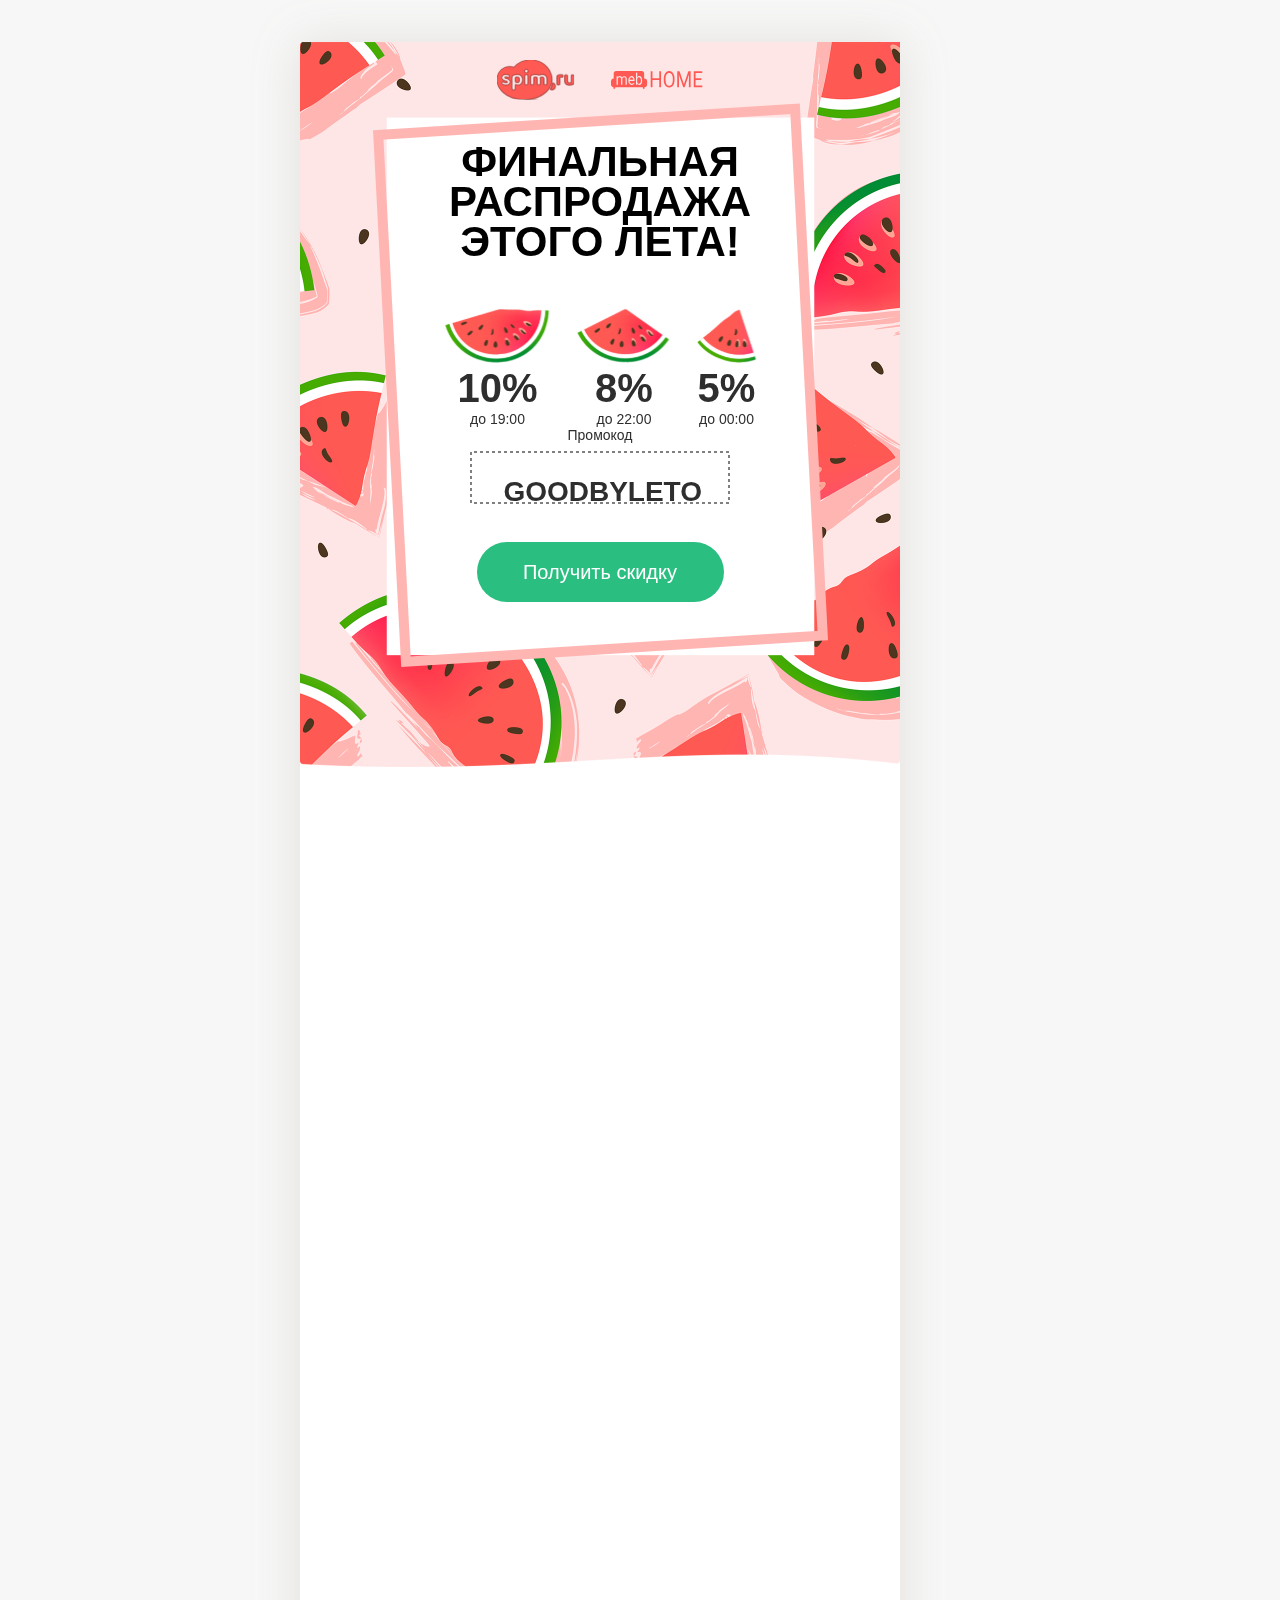
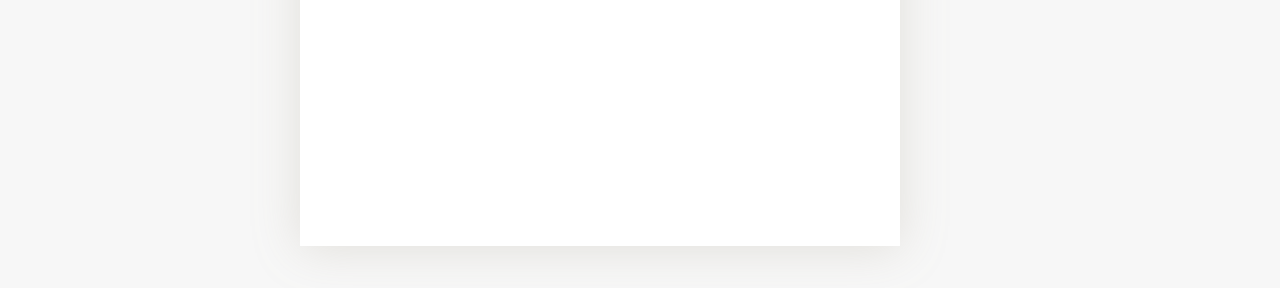
==== index.html @ 75c424ae "UpDate" ====
<html lang="en">
<head>
    <meta charset="UTF-8">
    <meta name="viewport" content="width=device-width, initial-scale=1.0">
    <title>Document</title>
    <link rel="stylesheet" href="./Assets/Css/main.css">
</head>
<body>
    <main>
        <div class="card">
            <section class="section-1">
                <div class="logo">
                    <img src="./Assets/Image/spim.svg" alt="">
                    <img src="./Assets/Image/logo.svg" alt="">
                </div>
                <div class="int-card">
                    <h1 class="sec-1-title">Финальная распродажа этого лета!</h1>
                    <div class="wt-melon">
                        <div> 
                            <img src="./Assets/Image/1-wtmelon.svg" alt="">
                            <h2 class="wt-mel-title">10%</h2>
                            <p class="wt-mel-subtitle">До 19:00</p>
                        </div>
                        <div> 
                            <img src="./Assets/Image/2-wtmelon.svg" alt="">
                            <h2 class="wt-mel-title">8%</h2>
                            <p class="wt-mel-subtitle">До 22:00</p>
                        </div>
                        <div> 
                            <img src="./Assets/Image/3-wtmelon.svg" alt="">
                            <h2 class="wt-mel-title">5%</h2>
                            <p class="wt-mel-subtitle">До 00:00</p>
                        </div>
                    </div>
                    <div class="promo">
                        <div class="promo-title"><h3>Промокод</h3></div>
                        <div ><p class="promo-kod">Goodbyleto</p>
                        <img class="dots" src="./Assets/Image/dots.svg" alt=""></div>
                        <button class="btn">Получить скидку</button>
                    </div>
                </div>
                </section>
        </div>
    </main>
</body>
</html>
---- Assets/Css/main.css ----
@import url("./reset.css");
@import url("./variable.css");
@font-face {
    font-family: 'Circe Bold';
    src: url('../fonts/CirceBold/Circe-Bold.eot');
    src: url('../fonts/CirceBold/Circe-Bold.eot?#iefix') format('embedded-opentype'),
    url('../fonts/CirceBold/Circe-Bold.woff') format('woff'),
    url('../fonts/CirceBold/Circe-Bold.ttf') format('truetype'),
    url('../fonts/CirceBold/Circe-Bold.svg#webfont') format('svg');
    font-weight: normal;
    font-style: normal;
}

body{
    background: var(--backround);
    width: 1200px;
    font-family: Arial, Helvetica, sans-serif;
}
main{
    display: flex;
    justify-content: center;
}
.card{
   
    width: 600px;
height: 1804px;
flex-shrink: 0;
background-color: var(--mainwhite);
filter: drop-shadow(0px 2px 24px rgba(138, 128, 106, 0.20));
margin: 42px 0;
background-image: url('../Image/backround.svg');
background-repeat: no-repeat;
}

.logo{
    display: flex;
    gap: 36px;
    justify-content: center;
    padding-top: 18px;
    padding-bottom: 42px;
} 
.int-card{
    display: flex;
    justify-content: center;
    align-items: center;
    flex-direction: column;
}

.sec-1-title{
    color: var(--mainblack);
text-align: center;
font-size: 42px;
font-weight: 700;
line-height: 40px; /* 95.238% */
text-transform: uppercase;
width: 306px;
height: 164px;
}

.wt-melon{
    display: flex;
    flex-direction: row;
    text-align: center;
    gap: 14px;
}
.wt-mel-title{
    color: var(--black1);
font-size: 40px;
font-weight: 800;
line-height: normal;
text-transform: uppercase;
}
.wt-mel-subtitle{
    color:var(--black1);
font-family: Arial;
font-size: 14px;
font-weight: 400;
line-height: normal;
text-transform: lowercase;
}
.promo-title{
    color:var(--black1);
font-family: Arial;
font-size: 14px;
text-align: center;
font-weight: 400;
line-height: normal;
text-transform: capitalize;
margin-bottom: 8px;
}
.promo-kod{
    color: var(--black1);
font-family: Arial;
font-size: 28px;
font-weight: 700;
line-height: normal;
text-transform: uppercase;
position: absolute;
right: 198px;
top: 434px;
z-index: 1;

}

.btn{
    color: var(--mainwhite);
font-family: Arial;
font-size: 20px;
font-style: normal;
font-weight: 400;
line-height: normal;
width: 247px;
height: 60px;
background-color: var(--green);
border: none;
border-radius: 40px;
margin-top: 38px;
}
.promo{
    display: flex;
    flex-direction: column;
    align-items: center;
}
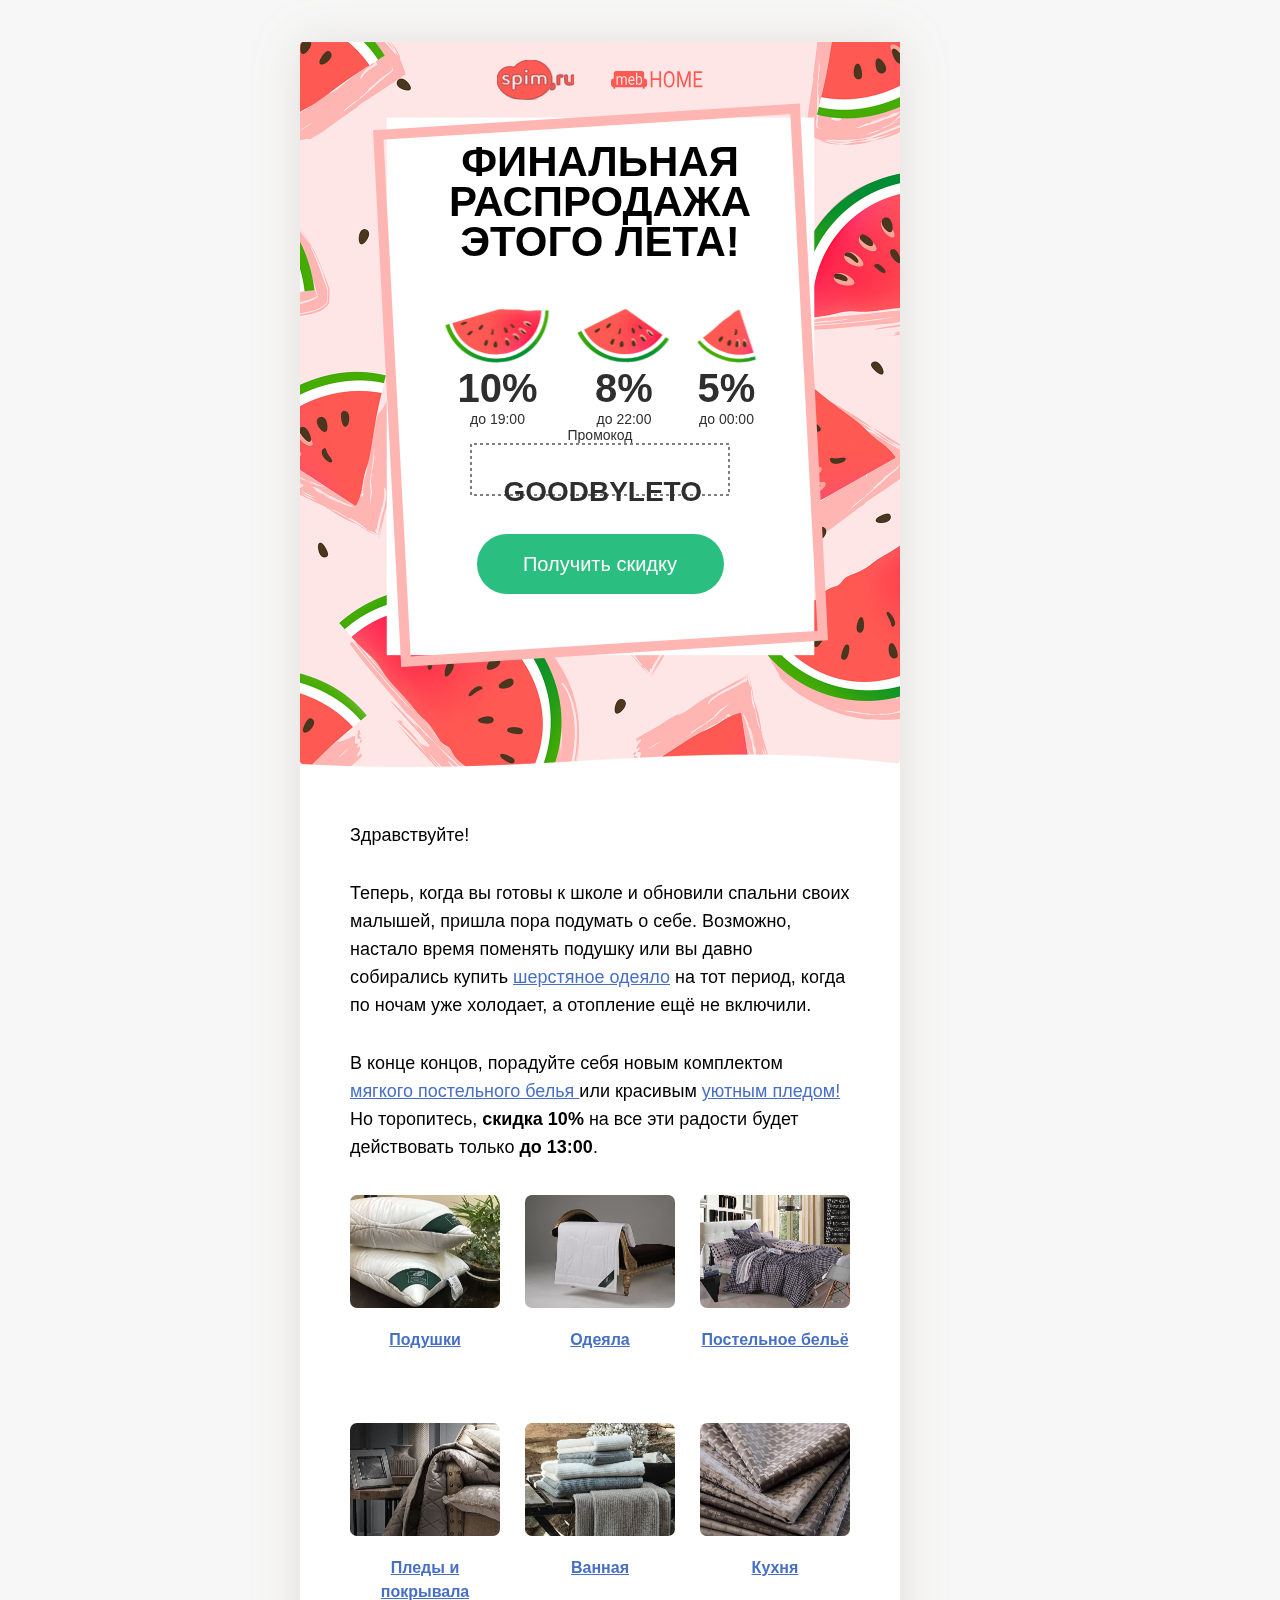
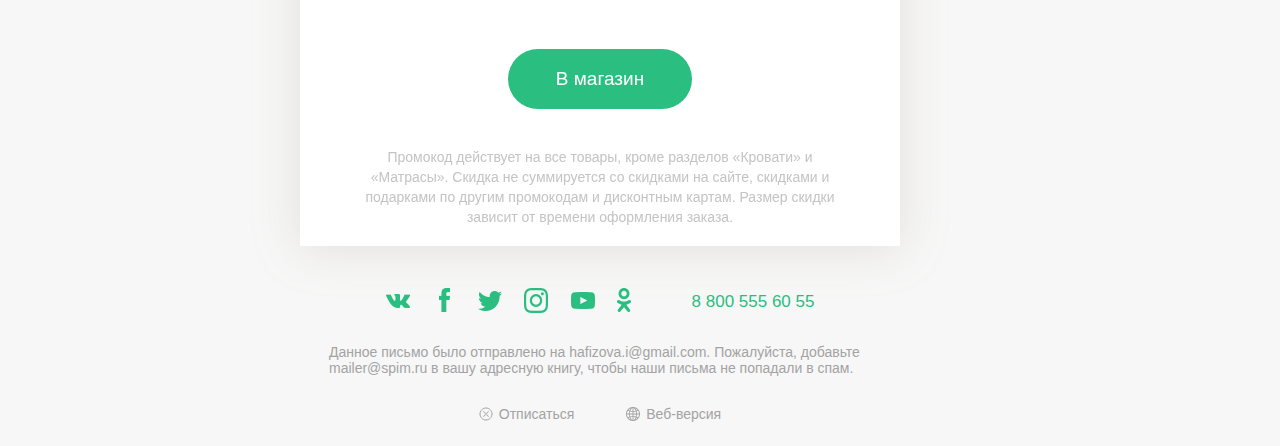
==== commit 78810aee: "Finish" ====
--- a/index.html
+++ b/index.html
@@ -10,24 +10,24 @@
         <div class="card">
             <section class="section-1">
                 <div class="logo">
-                    <img src="./Assets/Image/spim.svg" alt="">
-                    <img src="./Assets/Image/logo.svg" alt="">
+                    <img class="logo-1" src="./Assets/Image/spim.svg" alt="">
+                    <img  class="logo-1" src="./Assets/Image/logo.svg" alt="">
                 </div>
                 <div class="int-card">
                     <h1 class="sec-1-title">Финальная распродажа этого лета!</h1>
                     <div class="wt-melon">
                         <div> 
-                            <img src="./Assets/Image/1-wtmelon.svg" alt="">
+                            <img  class="wtmelon-1" src="./Assets/Image/1-wtmelon.svg" alt="">
                             <h2 class="wt-mel-title">10%</h2>
                             <p class="wt-mel-subtitle">До 19:00</p>
                         </div>
                         <div> 
-                            <img src="./Assets/Image/2-wtmelon.svg" alt="">
+                            <img class="wtmelon-1" src="./Assets/Image/2-wtmelon.svg" alt="">
                             <h2 class="wt-mel-title">8%</h2>
                             <p class="wt-mel-subtitle">До 22:00</p>
                         </div>
                         <div> 
-                            <img src="./Assets/Image/3-wtmelon.svg" alt="">
+                            <img class="wtmelon-1" src="./Assets/Image/3-wtmelon.svg" alt="">
                             <h2 class="wt-mel-title">5%</h2>
                             <p class="wt-mel-subtitle">До 00:00</p>
                         </div>
@@ -36,11 +36,77 @@
                         <div class="promo-title"><h3>Промокод</h3></div>
                         <div ><p class="promo-kod">Goodbyleto</p>
                         <img class="dots" src="./Assets/Image/dots.svg" alt=""></div>
-                        <button class="btn">Получить скидку</button>
+                        <button class="btn-1">Получить скидку</button>
                     </div>
                 </div>
                 </section>
-        </div>
+                <section>
+                    <div class="sec-2">
+                        <p class="sec-2-text" >
+                            Здравствуйте!
+                        </p>
+                        <p class="sec-2-text" >
+                             Теперь, когда вы готовы к школе и обновили спальни своих малышей, пришла пора подумать о себе. Возможно, настало время поменять подушку или вы давно собирались купить <a href="#" class="text-link"> шерстяное одеяло</a> на тот период, когда по ночам уже холодает, а отопление ещё не включили.
+                        </p>
+                        <p class="sec-2-text" >
+                            В конце концов, порадуйте себя новым комплектом <a href="#" class="text-link"> мягкого постельного белья </a> или красивым <a href="#" class="text-link"> уютным пледом!</a> Но торопитесь, <a class="discount">скидка 10%</a> на все эти радости будет действовать только <a class="discount">до 13:00</a>.
+                        </p>
+                    </div>
+                </section>
+                <section class="sec-3">
+                        <div class="sec-3-1-card" >
+                            <img  class="img" src="./Assets/Image/3-card1.svg" alt="">
+                            <p class="sec-3-text">Подушки</p>
+                        </div>
+                        <div class="sec-3-1-card" >
+                            <img class="img" src="./Assets/Image/3-card2.svg" alt="">
+                            <p class="sec-3-text">Одеяла</p>
+                        </div>
+                        <div class="sec-3-1-card" >
+                            <img class="img" src="./Assets/Image/3-card3.svg" alt="">
+                            <p class="sec-3-text">Постельное бельё</p>
+                        </div>
+                        <div class="sec-3-2-card" >
+                            <img class="img" src="./Assets/Image/3-card4.svg" alt="">
+                            <p class="sec-3-text">Пледы и покрывала</p>
+                        </div>
+                        <div class="sec-3-2-card" >
+                            <img class="img" src="./Assets/Image/3-card5.svg" alt="">
+                            <p class="sec-3-text">Ванная</p>
+                        </div>
+                        <div class="sec-3-2-card" >
+                            <img class="img" src="./Assets/Image/3-card6.svg" alt="">
+                            <p class="sec-3-text">Кухня</p>
+                        </div>
+                        <button class="btn-2">В магазин</button>
+                </section>
+                <section class="sec-4">
+                    <div class="sec-4-text"><p>Промокод действует на все товары, кроме разделов «Кровати» и «Матрасы». Cкидка не суммируется со скидками на сайте, скидками и подарками по другим промокодам и дисконтным картам. Размер скидки зависит от времени оформления заказа.                
+                        </p>
+                    </div>
+                </section>
+            </div>
+        
     </main>
+    <footer class="footer">
+        <section class="footer-1">
+            <div class="icons"><img src="./Assets/Image/icons.svg" alt=""></div>
+            <div class="call-num"> <p>8 800 555 60 55</p></div>
+        </section>
+        <section>
+            <div class="foot-2-text"><p>Данное письмо было отправлено на hafizova.i@gmail.com. Пожалуйста, добавьте
+                mailer@spim.ru в вашу адресную книгу, чтобы наши письма не попадали в спам.</p></div>
+        </section>
+        <section class="footer-2">
+            <div class="foot-2">
+                <img src="./Assets/Image/unfollow.svg" alt="">
+                <p class="foot-3-text">Отписаться</p>
+            </div>
+            <div class="foot-2">
+                <img src="./Assets/Image/wev-version.svg" alt="">
+                <p class="foot-3-text">Веб-версия</p>
+            </div>
+        </section>
+    </footer>
 </body>
 </html>--- a/Assets/Css/main.css
+++ b/Assets/Css/main.css
@@ -20,6 +20,7 @@
     display: flex;
     justify-content: center;
 }
+/* MAIN START */
 .card{
    
     width: 600px;
@@ -28,10 +29,16 @@
 background-color: var(--mainwhite);
 filter: drop-shadow(0px 2px 24px rgba(138, 128, 106, 0.20));
 margin: 42px 0;
-background-image: url('../Image/backround.svg');
+
+}
+
+.section-1{
+    background-image: url('../Image/backround.svg');
 background-repeat: no-repeat;
-}
-
+width: 600px;
+height: 725px;
+margin-bottom: 54px;
+}
 .logo{
     display: flex;
     gap: 36px;
@@ -39,6 +46,9 @@
     padding-top: 18px;
     padding-bottom: 42px;
 } 
+.logo-1{
+    cursor: pointer;
+}
 .int-card{
     display: flex;
     justify-content: center;
@@ -63,6 +73,9 @@
     text-align: center;
     gap: 14px;
 }
+.wtmelon-1{
+    cursor: pointer;
+}
 .wt-mel-title{
     color: var(--black1);
 font-size: 40px;
@@ -86,7 +99,8 @@
 font-weight: 400;
 line-height: normal;
 text-transform: capitalize;
-margin-bottom: 8px;
+margin-bottom: 34px 0 8px 0;
+
 }
 .promo-kod{
     color: var(--black1);
@@ -102,25 +116,177 @@
 
 }
 
-.btn{
+.btn-1{
     color: var(--mainwhite);
 font-family: Arial;
 font-size: 20px;
 font-style: normal;
 font-weight: 400;
 line-height: normal;
+cursor: pointer;
 width: 247px;
 height: 60px;
 background-color: var(--green);
 border: none;
 border-radius: 40px;
 margin-top: 38px;
+padding: 18px 46px;
 }
 .promo{
     display: flex;
     flex-direction: column;
     align-items: center;
 }
-
-   
-
+.sec-2{
+    margin: 0 50px 40px 50px;
+    width: 500px;
+    height: 334px;
+    display: flex;
+    flex-direction: column;
+    gap: 30px;
+    
+}
+.text-link{
+    
+    color: var(--blue);
+font-family: Arial;
+font-size: 18px;
+font-weight: 400;
+line-height: 28px;
+text-decoration-line: underline;
+}
+.sec-2-text{
+    color: var(--mainblack);
+font-family: Arial;
+font-size: 18px;
+font-weight: 400;
+line-height: 28px; /* 155.556% */
+}
+.discount{
+    color: var(--mainblack);
+font-family: Arial;
+font-size: 18px;
+font-weight: 700;
+line-height: 28px;
+}
+.sec-3{
+    display: flex;
+    flex-wrap: wrap;
+    justify-content: center;
+    margin: 0 50px 0 50px ;
+    gap: 25px;
+    
+}
+.sec-3-text{
+    color:var(--blue);
+text-align: center;
+font-family: Arial;
+font-size: 16px;
+font-weight: 700;
+line-height: 24px; /* 150% */
+cursor: pointer;
+text-decoration-line: underline;
+}
+.img{
+    cursor: pointer;
+}
+.sec-3-1-card{
+    width: 150px;
+height: 113px;
+    display: flex;
+    flex-direction: column;
+    gap: 20px;
+    margin-bottom: 90px;
+}
+.sec-3-2-card{
+    width: 150px;
+height: 113px;
+    display: flex;
+    flex-direction: column;
+    gap: 20px;
+    margin-bottom: 50px;
+}
+.sec-4{
+    margin: 38px 50px 6px 50px;
+}
+.sec-4-text{
+    color:var(--gray);
+text-align: center;
+text-shadow: 0px 4px 4px rgba(0, 0, 0, 0.00);
+font-size: 14px;
+font-weight: 400;
+line-height: 20px; /* 142.857% */
+width: 500px;
+height: 120px;
+}
+.btn-2{
+    color:var(--mainwhite);
+text-align: center;
+font-family: Arial;
+font-size: 19px;
+font-style: normal;
+font-weight: 400;
+line-height: normal;
+width: 184px;
+height: 60px;
+cursor: pointer;
+background-color: var(--green);
+border: none;
+border-radius: 40px;
+margin-top: 38px;
+padding: 18px 46px;
+}
+.footer-1{
+    display: flex;
+    flex-direction: row;
+    gap: 61px;
+    justify-content: center;
+}
+
+.call-num{
+    color: var(--green);
+font-family: Arial;
+font-size: 17px;
+font-style: normal;
+font-weight: 400;
+line-height: 27px; /* 158.824% */
+}
+/* MAIN END */
+/* FOOTER START */
+.footer{
+    display: flex;
+    flex-direction: column;
+    align-items: center;
+    gap: 29px;
+    margin-bottom: 24px;
+}
+.foot-2-text{
+    color: var(--gray10);
+font-family: Arial;
+font-size: 14px;
+font-weight: 400;
+line-height: normal;
+width: 542px;
+height: 33px;
+}
+.foot-3-text{
+    color: var(--gray10);
+font-family: Arial;
+font-size: 14px;
+font-weight: 400;
+line-height: normal;
+cursor: pointer;
+}
+
+.footer-2{
+    display: flex;
+    flex-direction: row;
+    gap: 52px;
+    justify-content: center;
+}
+.foot-2{
+    display: flex;
+    flex-direction: row;
+    gap: 6px;
+}
+/* FOOTER END */
